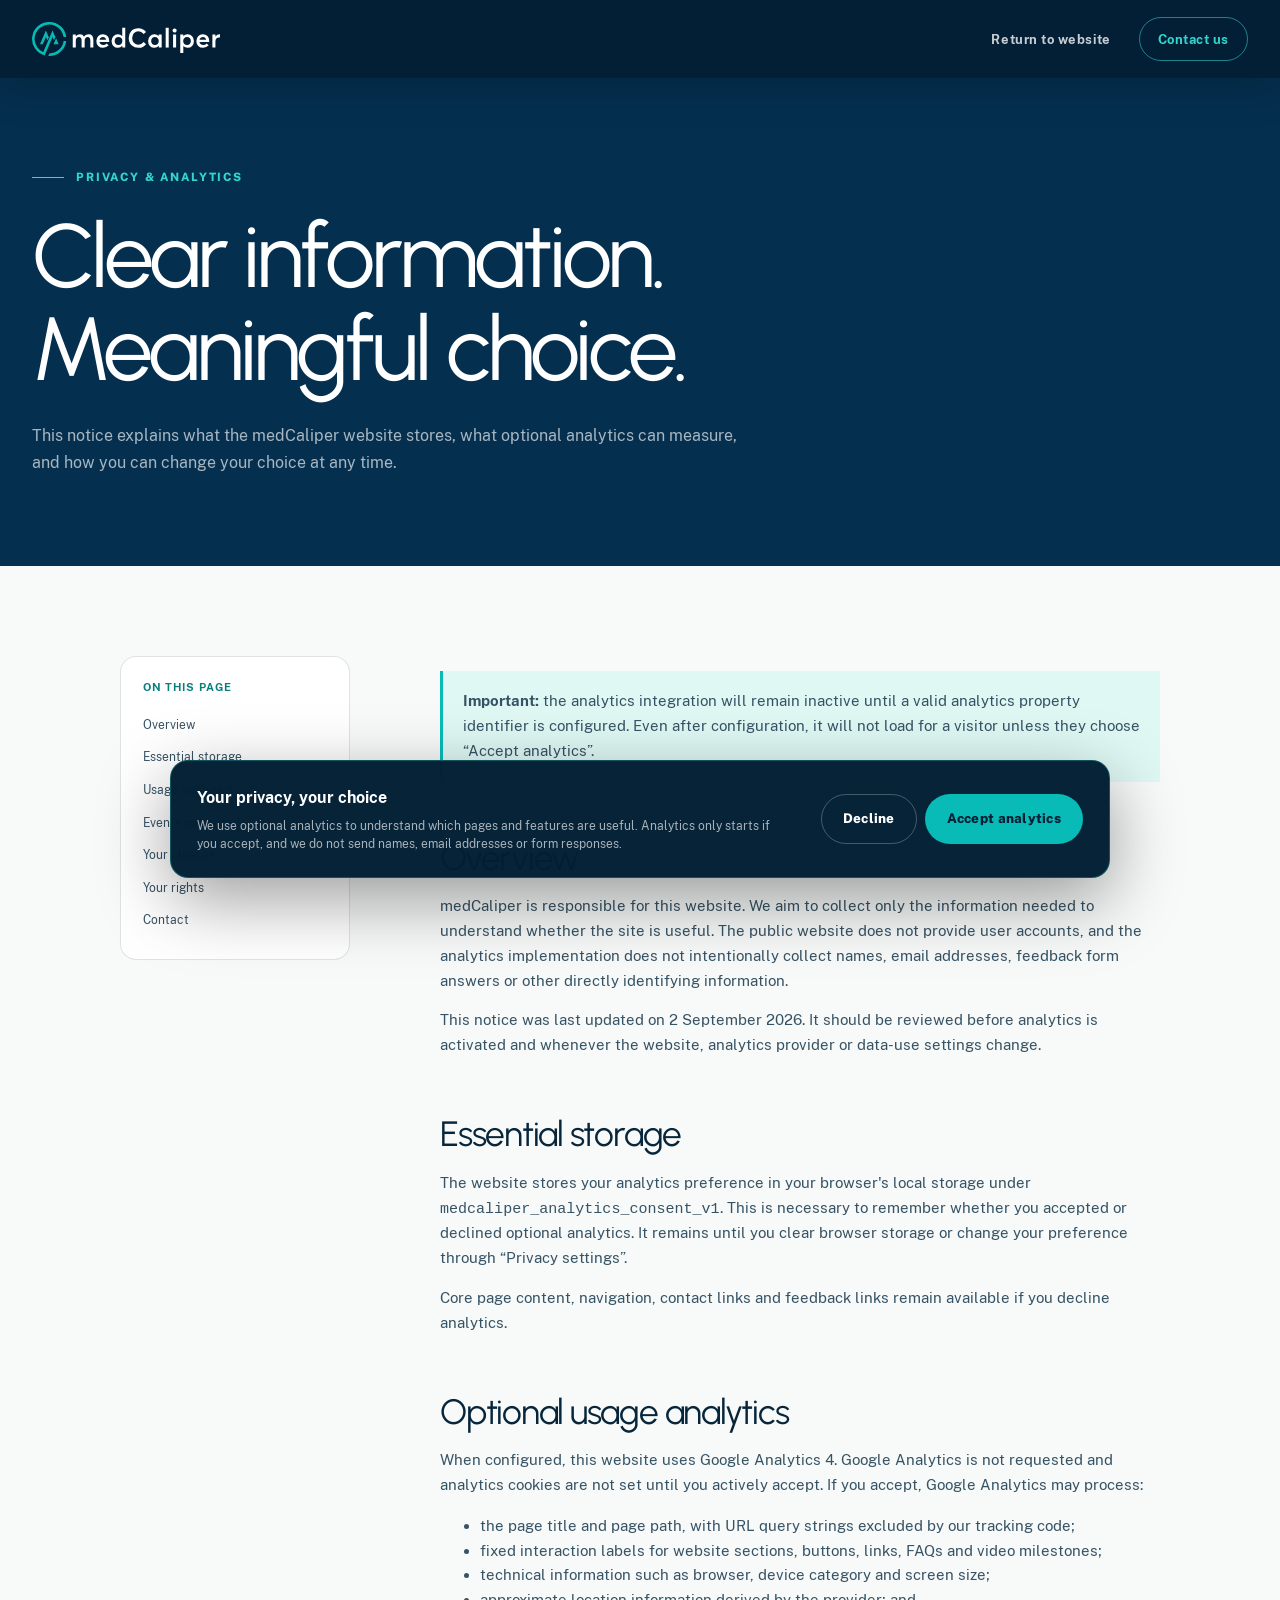
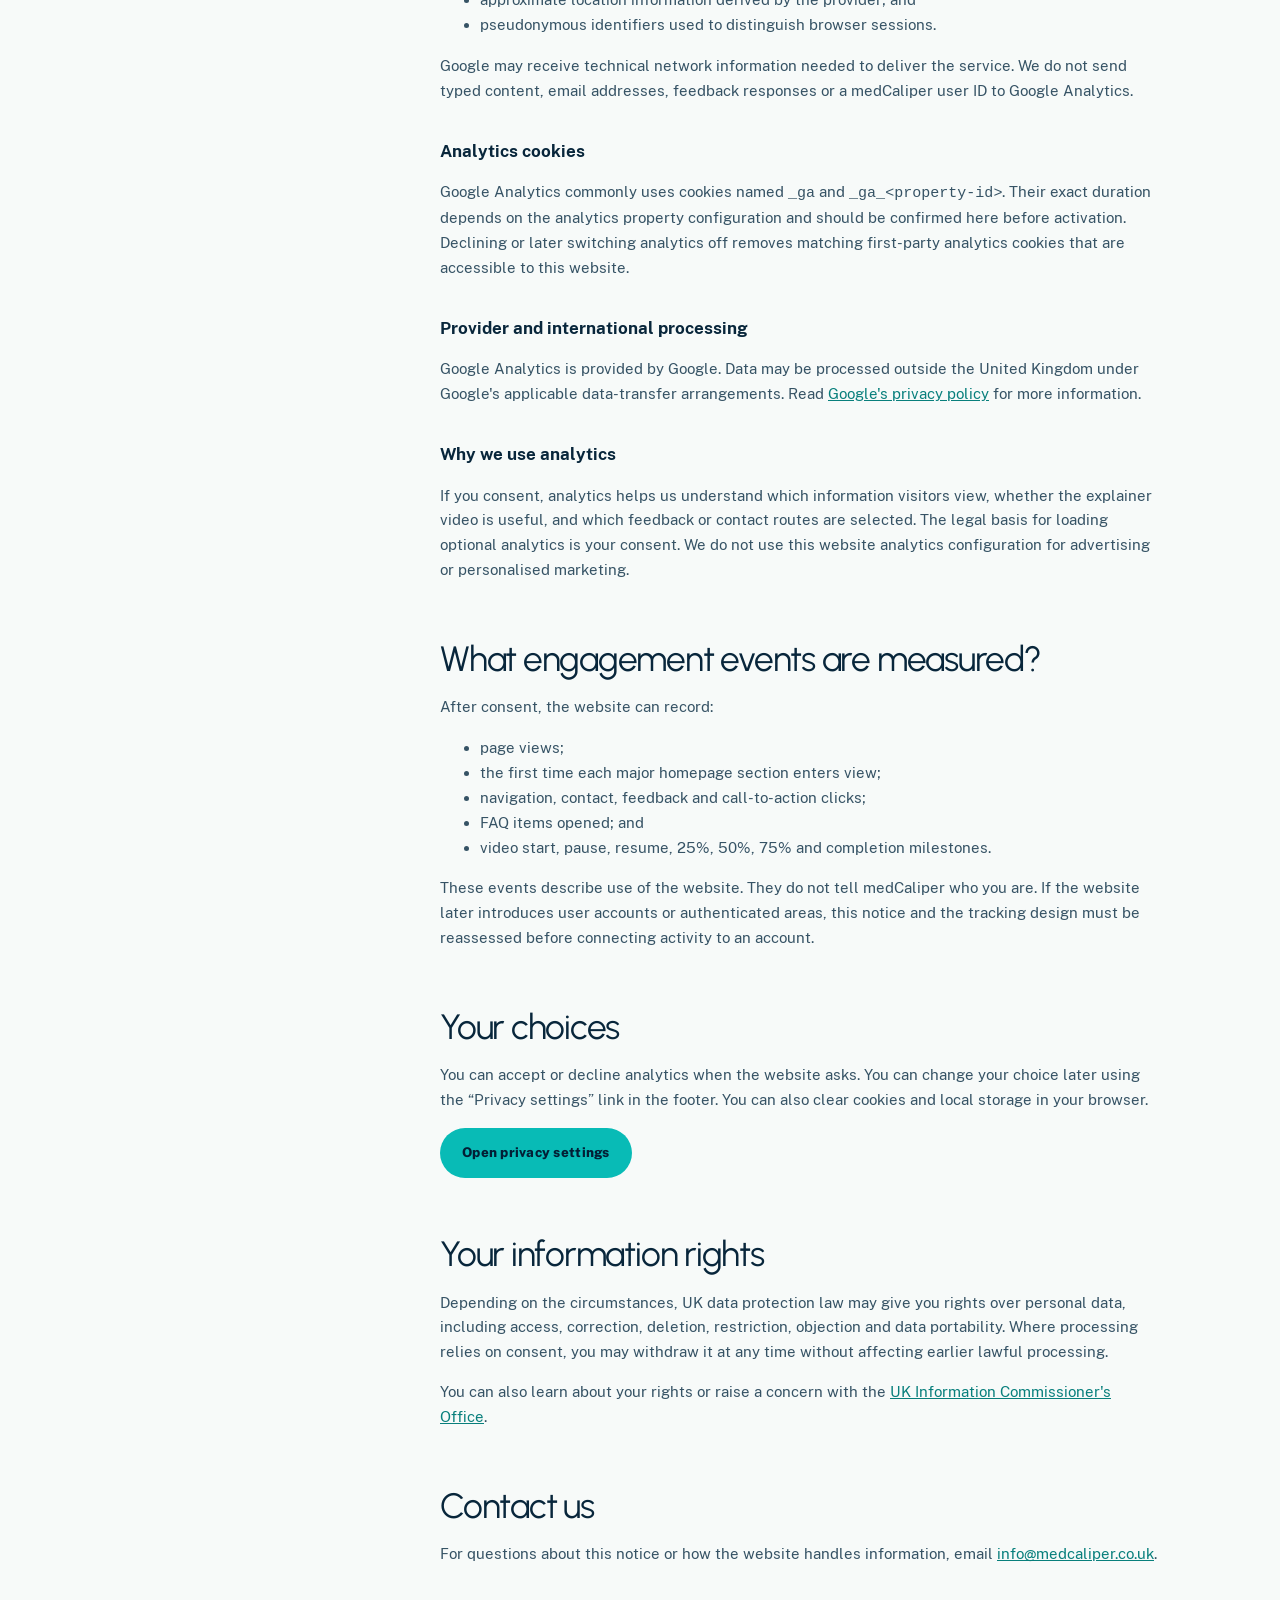
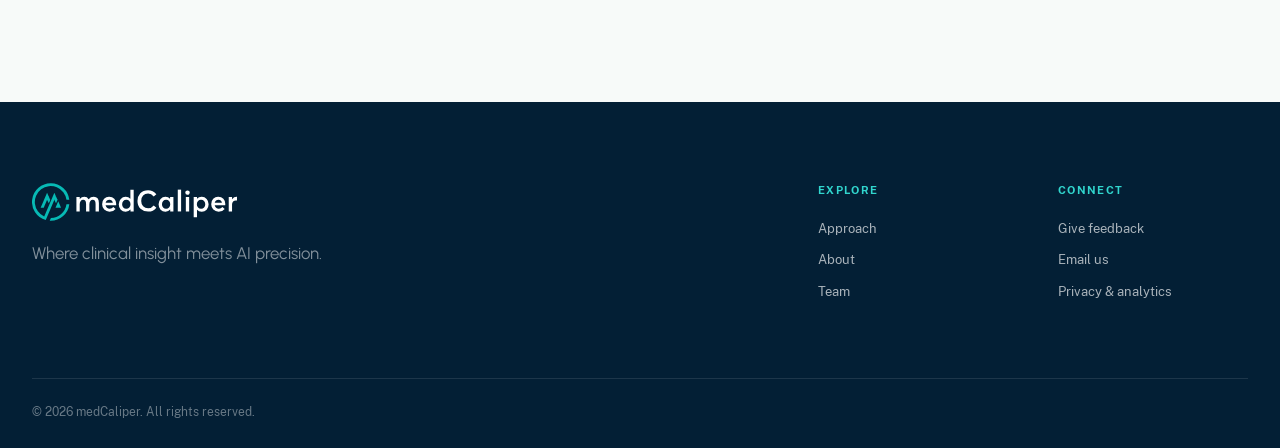
==== privacy.html @ 00a1de79 "Redesign medCaliper site and add consent-aware analytics" ====
<!doctype html>
<html lang="en">
<head>
  <meta charset="utf-8">
  <meta name="viewport" content="width=device-width, initial-scale=1">
  <title>Privacy & analytics | medCaliper</title>
  <meta name="description" content="How the medCaliper website uses essential storage and optional, consent-based usage analytics.">
  <meta name="theme-color" content="#062f4f">
  <meta name="robots" content="index, follow">
  <link rel="canonical" href="https://www.medcaliper.co.uk/privacy.html">
  <link rel="preload" href="fonts/PublicSans-Regular.ttf" as="font" type="font/ttf" crossorigin>
  <link rel="preload" href="fonts/Urbanist-Regular.ttf" as="font" type="font/ttf" crossorigin>
  <link rel="apple-touch-icon" sizes="180x180" href="apple-touch-icon.png">
  <link rel="icon" type="image/png" sizes="32x32" href="favicon-32x32.png">
  <link rel="stylesheet" href="styles.css">
</head>
<body class="privacy-page">
  <a class="skip-link" href="#privacy-content">Skip to privacy information</a>
  <nav class="site-nav scrolled" aria-label="Primary navigation">
    <div class="nav-inner">
      <a class="brand" href="index.html" aria-label="medCaliper home">
        <img src="logo.svg" alt="" width="220" height="40">
      </a>
      <div class="nav-links">
        <a href="index.html">Return to website</a>
        <a class="nav-cta" href="mailto:info@medcaliper.co.uk">Contact us</a>
      </div>
    </div>
  </nav>

  <header class="privacy-hero">
    <div class="page-shell">
      <p class="eyebrow"><span></span> Privacy &amp; analytics</p>
      <h1>Clear information. Meaningful choice.</h1>
      <p>This notice explains what the medCaliper website stores, what optional analytics can measure, and how you can change your choice at any time.</p>
    </div>
  </header>

  <main class="privacy-content" id="privacy-content">
    <div class="page-shell privacy-layout">
      <aside class="privacy-aside" aria-label="On this page">
        <strong>On this page</strong>
        <a href="#overview">Overview</a>
        <a href="#essential">Essential storage</a>
        <a href="#analytics">Usage analytics</a>
        <a href="#events">Events measured</a>
        <a href="#choices">Your choices</a>
        <a href="#rights">Your rights</a>
        <a href="#contact">Contact</a>
      </aside>

      <article class="privacy-copy">
        <p class="notice"><strong>Important:</strong> the analytics integration will remain inactive until a valid analytics property identifier is configured. Even after configuration, it will not load for a visitor unless they choose “Accept analytics”.</p>

        <h2 id="overview">Overview</h2>
        <p>medCaliper is responsible for this website. We aim to collect only the information needed to understand whether the site is useful. The public website does not provide user accounts, and the analytics implementation does not intentionally collect names, email addresses, feedback form answers or other directly identifying information.</p>
        <p>This notice was last updated on 2 September 2026. It should be reviewed before analytics is activated and whenever the website, analytics provider or data-use settings change.</p>

        <h2 id="essential">Essential storage</h2>
        <p>The website stores your analytics preference in your browser's local storage under <code>medcaliper_analytics_consent_v1</code>. This is necessary to remember whether you accepted or declined optional analytics. It remains until you clear browser storage or change your preference through “Privacy settings”.</p>
        <p>Core page content, navigation, contact links and feedback links remain available if you decline analytics.</p>

        <h2 id="analytics">Optional usage analytics</h2>
        <p>When configured, this website uses Google Analytics 4. Google Analytics is not requested and analytics cookies are not set until you actively accept. If you accept, Google Analytics may process:</p>
        <ul>
          <li>the page title and page path, with URL query strings excluded by our tracking code;</li>
          <li>fixed interaction labels for website sections, buttons, links, FAQs and video milestones;</li>
          <li>technical information such as browser, device category and screen size;</li>
          <li>approximate location information derived by the provider; and</li>
          <li>pseudonymous identifiers used to distinguish browser sessions.</li>
        </ul>
        <p>Google may receive technical network information needed to deliver the service. We do not send typed content, email addresses, feedback responses or a medCaliper user ID to Google Analytics.</p>

        <h3>Analytics cookies</h3>
        <p>Google Analytics commonly uses cookies named <code>_ga</code> and <code>_ga_&lt;property-id&gt;</code>. Their exact duration depends on the analytics property configuration and should be confirmed here before activation. Declining or later switching analytics off removes matching first-party analytics cookies that are accessible to this website.</p>

        <h3>Provider and international processing</h3>
        <p>Google Analytics is provided by Google. Data may be processed outside the United Kingdom under Google's applicable data-transfer arrangements. Read <a href="https://policies.google.com/privacy" target="_blank" rel="noopener noreferrer">Google's privacy policy</a> for more information.</p>

        <h3>Why we use analytics</h3>
        <p>If you consent, analytics helps us understand which information visitors view, whether the explainer video is useful, and which feedback or contact routes are selected. The legal basis for loading optional analytics is your consent. We do not use this website analytics configuration for advertising or personalised marketing.</p>

        <h2 id="events">What engagement events are measured?</h2>
        <p>After consent, the website can record:</p>
        <ul>
          <li>page views;</li>
          <li>the first time each major homepage section enters view;</li>
          <li>navigation, contact, feedback and call-to-action clicks;</li>
          <li>FAQ items opened; and</li>
          <li>video start, pause, resume, 25%, 50%, 75% and completion milestones.</li>
        </ul>
        <p>These events describe use of the website. They do not tell medCaliper who you are. If the website later introduces user accounts or authenticated areas, this notice and the tracking design must be reassessed before connecting activity to an account.</p>

        <h2 id="choices">Your choices</h2>
        <p>You can accept or decline analytics when the website asks. You can change your choice later using the “Privacy settings” link in the footer. You can also clear cookies and local storage in your browser.</p>
        <button class="button button-primary" id="privacySettings" type="button">Open privacy settings</button>

        <h2 id="rights">Your information rights</h2>
        <p>Depending on the circumstances, UK data protection law may give you rights over personal data, including access, correction, deletion, restriction, objection and data portability. Where processing relies on consent, you may withdraw it at any time without affecting earlier lawful processing.</p>
        <p>You can also learn about your rights or raise a concern with the <a href="https://ico.org.uk/make-a-complaint/data-protection-complaints/data-protection-complaints/" target="_blank" rel="noopener noreferrer">UK Information Commissioner's Office</a>.</p>

        <h2 id="contact">Contact us</h2>
        <p>For questions about this notice or how the website handles information, email <a href="mailto:info@medcaliper.co.uk">info@medcaliper.co.uk</a>.</p>
      </article>
    </div>
  </main>

  <footer class="site-footer">
    <div class="page-shell footer-grid">
      <div class="footer-brand"><img src="logo.svg" alt="medCaliper" width="220" height="40"><p>Where clinical insight meets AI precision.</p></div>
      <div><h2>Explore</h2><a href="index.html#approach">Approach</a><a href="index.html#about">About</a><a href="index.html#team">Team</a></div>
      <div><h2>Connect</h2><a href="index.html#get-involved">Give feedback</a><a href="mailto:info@medcaliper.co.uk">Email us</a><a href="privacy.html" aria-current="page">Privacy &amp; analytics</a></div>
    </div>
    <div class="page-shell footer-bottom"><p>&copy; <span id="currentYear">2026</span> medCaliper. All rights reserved.</p></div>
  </footer>

  <aside class="consent-banner" id="consentBanner" aria-labelledby="consentTitle" hidden>
    <div>
      <h2 id="consentTitle">Your privacy, your choice</h2>
      <p>We use optional analytics to understand which pages and features are useful. Analytics only starts if you accept, and we do not send names, email addresses or form responses.</p>
    </div>
    <div class="consent-actions">
      <button class="button button-quiet" id="declineAnalytics" type="button">Decline</button>
      <button class="button button-primary" id="acceptAnalytics" type="button">Accept analytics</button>
    </div>
  </aside>

  <dialog class="privacy-dialog" id="privacyDialog" aria-labelledby="privacyDialogTitle">
    <form method="dialog">
      <button class="dialog-close" value="cancel" aria-label="Close privacy settings">×</button>
      <p class="eyebrow eyebrow-dark"><span></span> Privacy settings</p>
      <h2 id="privacyDialogTitle">Choose how this site uses analytics</h2>
      <div class="preference-row">
        <div><strong>Essential storage</strong><p>Used to remember your privacy choice and keep the website working.</p></div>
        <span>Always on</span>
      </div>
      <div class="preference-row">
        <div><strong>Usage analytics</strong><p>Measures page views, section engagement, video progress and link clicks. It is never loaded before you accept.</p></div>
        <label class="switch"><input id="analyticsPreference" type="checkbox"><span></span><span class="sr-only">Allow usage analytics</span></label>
      </div>
      <button class="button button-primary preference-save" id="savePrivacyPreferences" value="default" type="button">Save preferences</button>
    </form>
  </dialog>

  <script src="analytics.js" defer></script>
  <script src="main.js" defer></script>
</body>
</html>
---- styles.css ----
@font-face {
  font-family: "Public Sans";
  src: url("fonts/PublicSans-Regular.ttf") format("truetype");
  font-style: normal;
  font-weight: 400;
  font-display: swap;
}

@font-face {
  font-family: "Public Sans";
  src: url("fonts/PublicSans-SemiBold.ttf") format("truetype");
  font-style: normal;
  font-weight: 600;
  font-display: swap;
}

@font-face {
  font-family: "Public Sans";
  src: url("fonts/PublicSans-Bold.ttf") format("truetype");
  font-style: normal;
  font-weight: 700;
  font-display: swap;
}

@font-face {
  font-family: "Public Sans";
  src: url("fonts/PublicSans-ExtraBold.ttf") format("truetype");
  font-style: normal;
  font-weight: 800;
  font-display: swap;
}

@font-face {
  font-family: "Urbanist";
  src: url("fonts/Urbanist-Regular.ttf") format("truetype");
  font-style: normal;
  font-weight: 400;
  font-display: swap;
}

@font-face {
  font-family: "Urbanist";
  src: url("fonts/Urbanist-Italic.ttf") format("truetype");
  font-style: italic;
  font-weight: 400;
  font-display: swap;
}

@font-face {
  font-family: "Urbanist";
  src: url("fonts/Urbanist-SemiBold.ttf") format("truetype");
  font-style: normal;
  font-weight: 600;
  font-display: swap;
}

@font-face {
  font-family: "Urbanist";
  src: url("fonts/Urbanist-Bold.ttf") format("truetype");
  font-style: normal;
  font-weight: 700;
  font-display: swap;
}

@font-face {
  font-family: "Urbanist";
  src: url("fonts/Urbanist-ExtraBold.ttf") format("truetype");
  font-style: normal;
  font-weight: 800;
  font-display: swap;
}

:root {
  --ink: #08263b;
  --ink-soft: #365365;
  --navy: #052f4f;
  --navy-deep: #031f35;
  --navy-light: #0a486d;
  --teal: #08bbb6;
  --teal-bright: #31d6ce;
  --mint: #dff8f4;
  --sky: #eaf5f8;
  --paper: #f7faf9;
  --white: #ffffff;
  --line: rgba(8, 38, 59, 0.13);
  --line-dark: rgba(255, 255, 255, 0.15);
  --shadow: 0 24px 70px rgba(3, 31, 53, 0.14);
  --radius-sm: 12px;
  --radius-md: 22px;
  --radius-lg: 36px;
  --shell: 1240px;
  --nav-height: 78px;
  --ease: cubic-bezier(.2, .75, .25, 1);
}

* {
  box-sizing: border-box;
}

html {
  scroll-behavior: smooth;
  scroll-padding-top: calc(var(--nav-height) + 24px);
}

body {
  margin: 0;
  background: var(--navy-deep);
  color: var(--ink);
  font-family: "Public Sans", "Segoe UI", Arial, sans-serif;
  font-size: 16px;
  line-height: 1.65;
  text-rendering: optimizeLegibility;
  -webkit-font-smoothing: antialiased;
}

body.menu-open {
  overflow: hidden;
}

img,
video,
svg {
  display: block;
  max-width: 100%;
}

a {
  color: inherit;
}

button,
input {
  font: inherit;
}

button,
summary,
a {
  -webkit-tap-highlight-color: transparent;
}

:focus-visible {
  outline: 3px solid var(--teal-bright);
  outline-offset: 4px;
}

::selection {
  background: var(--teal);
  color: var(--navy-deep);
}

[hidden] {
  display: none !important;
}

.sr-only {
  position: absolute;
  width: 1px;
  height: 1px;
  padding: 0;
  margin: -1px;
  overflow: hidden;
  clip: rect(0, 0, 0, 0);
  white-space: nowrap;
  border: 0;
}

.skip-link {
  position: fixed;
  z-index: 3000;
  top: 12px;
  left: 12px;
  padding: 12px 18px;
  border-radius: 8px;
  background: var(--white);
  color: var(--navy);
  font-weight: 750;
  transform: translateY(-150%);
  transition: transform .2s ease;
}

.skip-link:focus {
  transform: translateY(0);
}

.page-shell {
  width: min(calc(100% - 64px), var(--shell));
  margin-inline: auto;
}

.scroll-progress {
  position: fixed;
  z-index: 2100;
  inset: 0 0 auto;
  height: 3px;
  pointer-events: none;
}

.scroll-progress span {
  display: block;
  width: 0;
  height: 100%;
  background: linear-gradient(90deg, var(--teal), var(--teal-bright));
}

/* Navigation */
.site-nav {
  position: fixed;
  z-index: 2000;
  inset: 0 0 auto;
  height: var(--nav-height);
  color: var(--white);
  transition: background .35s ease, box-shadow .35s ease, height .35s ease;
}

.site-nav.scrolled,
.site-nav.menu-active {
  background: rgba(3, 31, 53, .93);
  box-shadow: 0 10px 40px rgba(0, 0, 0, .18);
  backdrop-filter: blur(16px);
  -webkit-backdrop-filter: blur(16px);
}

.nav-inner {
  width: min(calc(100% - 64px), 1360px);
  height: 100%;
  margin-inline: auto;
  display: flex;
  align-items: center;
  justify-content: space-between;
  gap: 32px;
}

.brand {
  display: block;
  width: 188px;
  flex: 0 0 auto;
  opacity: 0;
  pointer-events: none;
  transform: translateY(-8px) scale(.94);
  transform-origin: left center;
  transition: opacity .35s ease, transform .45s var(--ease);
}

.site-nav.scrolled .brand,
.site-nav.menu-active .brand,
.privacy-page .site-nav .brand {
  opacity: 1;
  pointer-events: auto;
  transform: translateY(0) scale(1);
}

.brand img {
  width: 100%;
  height: auto;
}

.nav-links {
  display: flex;
  align-items: center;
  gap: 6px;
}

.nav-links a {
  position: relative;
  padding: 10px 14px;
  color: rgba(255, 255, 255, .78);
  text-decoration: none;
  font-size: .84rem;
  font-weight: 700;
  letter-spacing: .04em;
  transition: color .25s ease;
}

.nav-links a::after {
  content: "";
  position: absolute;
  inset: auto 14px 4px;
  height: 1px;
  background: var(--teal);
  transform: scaleX(0);
  transform-origin: left;
  transition: transform .25s var(--ease);
}

.nav-links a:hover,
.nav-links a.active {
  color: var(--white);
}

.nav-links a:hover::after,
.nav-links a.active::after {
  transform: scaleX(1);
}

.nav-links .nav-cta {
  margin-left: 8px;
  padding: 10px 18px;
  border: 1px solid rgba(49, 214, 206, .55);
  border-radius: 999px;
  color: var(--teal-bright);
}

.nav-links .nav-cta::after {
  display: none;
}

.nav-links .nav-cta:hover {
  background: var(--teal);
  border-color: var(--teal);
  color: var(--navy-deep);
}

.menu-toggle {
  display: none;
  width: 46px;
  height: 46px;
  padding: 11px 9px;
  border: 0;
  background: transparent;
  cursor: pointer;
}

.menu-toggle span {
  display: block;
  width: 26px;
  height: 2px;
  margin: 5px auto;
  border-radius: 2px;
  background: var(--teal-bright);
  transition: transform .25s ease, opacity .25s ease;
}

.menu-toggle[aria-expanded="true"] span:nth-child(1) {
  transform: translateY(7px) rotate(45deg);
}

.menu-toggle[aria-expanded="true"] span:nth-child(2) {
  opacity: 0;
}

.menu-toggle[aria-expanded="true"] span:nth-child(3) {
  transform: translateY(-7px) rotate(-45deg);
}

/* Hero */
.hero {
  position: relative;
  min-height: 860px;
  height: 100svh;
  display: grid;
  align-items: center;
  overflow: hidden;
  isolation: isolate;
  background: var(--navy-deep);
  color: var(--white);
}

.hero-media {
  position: absolute;
  z-index: -2;
  inset: 0;
  background:
    linear-gradient(90deg, rgba(3, 31, 53, .98) 0%, rgba(3, 31, 53, .89) 44%, rgba(3, 31, 53, .55) 78%, rgba(3, 31, 53, .72) 100%),
    linear-gradient(0deg, rgba(3, 31, 53, .78) 0%, transparent 35%),
    url("hero-brain.webp") center / cover no-repeat;
  transform: scale(1.025);
}

.hero::before {
  content: "";
  position: absolute;
  z-index: -1;
  width: 680px;
  height: 680px;
  right: -240px;
  top: -230px;
  border: 1px solid rgba(49, 214, 206, .14);
  border-radius: 50%;
  box-shadow: 0 0 0 90px rgba(49, 214, 206, .025), 0 0 0 180px rgba(49, 214, 206, .02);
}

.hero::after {
  content: "";
  position: absolute;
  z-index: -1;
  inset: auto 0 0;
  height: 1px;
  background: linear-gradient(90deg, transparent, rgba(49, 214, 206, .6), transparent);
}

.hero-grid {
  display: grid;
  grid-template-columns: minmax(0, 1.08fr) minmax(380px, .92fr);
  align-items: center;
  gap: clamp(54px, 8vw, 120px);
  padding-top: var(--nav-height);
}

.hero-brand {
  width: clamp(320px, 31vw, 470px);
  max-width: 100%;
  margin: 0 0 42px;
  opacity: 1;
  transform: translateY(0) scale(1);
  transform-origin: left center;
  will-change: opacity, transform;
}

.hero-brand img {
  width: 100%;
  height: auto;
}

.hero-brand[style*="opacity: 0"] {
  pointer-events: none;
}

.eyebrow {
  display: flex;
  align-items: center;
  gap: 12px;
  margin: 0 0 24px;
  color: var(--teal-bright);
  font-size: .72rem;
  font-weight: 800;
  letter-spacing: .16em;
  line-height: 1.3;
  text-transform: uppercase;
}

.eyebrow > span {
  width: 32px;
  height: 1px;
  background: currentColor;
}

.eyebrow-dark {
  color: #087f7c;
}

.hero h1,
.section-heading h2,
.story-copy h2,
.contact-inner h2,
.privacy-hero h1,
.privacy-content h2 {
  margin: 0;
  font-family: "Urbanist", "Avenir Next", sans-serif;
  font-weight: 400;
  letter-spacing: -.045em;
  line-height: 1.04;
}

.hero h1 {
  max-width: 780px;
  font-size: clamp(3.5rem, 6vw, 6.5rem);
}

.hero h1 em {
  color: var(--teal-bright);
  font-weight: 400;
}

.hero-intro {
  max-width: 650px;
  margin: 32px 0 0;
  color: rgba(255, 255, 255, .76);
  font-size: clamp(1.03rem, 1.35vw, 1.24rem);
  line-height: 1.7;
}

.hero-actions {
  display: flex;
  flex-wrap: wrap;
  gap: 14px;
  margin-top: 38px;
}

.button {
  display: inline-flex;
  min-height: 50px;
  align-items: center;
  justify-content: center;
  gap: 20px;
  padding: 12px 21px;
  border: 1px solid transparent;
  border-radius: 999px;
  text-decoration: none;
  font-size: .84rem;
  font-weight: 800;
  letter-spacing: .02em;
  line-height: 1.3;
  cursor: pointer;
  transition: transform .25s var(--ease), background .25s ease, border-color .25s ease, color .25s ease;
}

.button:hover {
  transform: translateY(-2px);
}

.button-primary {
  background: var(--teal);
  color: var(--navy-deep);
}

.button-primary:hover {
  background: var(--teal-bright);
}

.button-secondary {
  border-color: rgba(255, 255, 255, .35);
  color: var(--white);
}

.button-secondary:hover {
  border-color: var(--white);
  background: rgba(255, 255, 255, .08);
}

.button-quiet {
  border-color: var(--line);
  background: transparent;
  color: var(--ink);
}

.button-large {
  min-height: 58px;
  padding-inline: 28px;
}

.hero-note {
  margin: 20px 0 0;
  color: rgba(255, 255, 255, .5);
  font-size: .78rem;
  font-weight: 600;
}

.hero-scroll {
  position: absolute;
  bottom: 28px;
  left: 50%;
  display: flex;
  align-items: center;
  gap: 12px;
  color: rgba(255, 255, 255, .55);
  font-size: .66rem;
  font-weight: 700;
  letter-spacing: .14em;
  text-decoration: none;
  text-transform: uppercase;
  transform: translateX(-50%);
}

.hero-scroll span {
  position: relative;
  width: 20px;
  height: 32px;
  border: 1px solid rgba(255, 255, 255, .35);
  border-radius: 999px;
}

.hero-scroll span::after {
  content: "";
  position: absolute;
  top: 7px;
  left: 50%;
  width: 3px;
  height: 6px;
  border-radius: 2px;
  background: var(--teal);
  transform: translateX(-50%);
  animation: scroll-dot 2s ease infinite;
}

@keyframes scroll-dot {
  0% { opacity: 0; transform: translate(-50%, 0); }
  25% { opacity: 1; }
  75% { opacity: 1; }
  100% { opacity: 0; transform: translate(-50%, 10px); }
}

/* Interactive imaging panel */
.insight-panel {
  width: 100%;
  max-width: 490px;
  justify-self: end;
  padding: 17px;
  border: 1px solid rgba(49, 214, 206, .22);
  border-radius: 28px;
  background: rgba(3, 31, 53, .58);
  box-shadow: 0 35px 80px rgba(0, 0, 0, .3);
  backdrop-filter: blur(15px);
  -webkit-backdrop-filter: blur(15px);
  transition: transform .25s ease-out;
  transform-style: preserve-3d;
}

.panel-topline {
  display: flex;
  align-items: center;
  justify-content: space-between;
  padding: 2px 3px 14px;
  color: rgba(255, 255, 255, .7);
  font-size: .66rem;
  font-weight: 750;
  letter-spacing: .1em;
  text-transform: uppercase;
}

.live-indicator {
  display: flex;
  align-items: center;
  gap: 8px;
}

.live-indicator i {
  width: 7px;
  height: 7px;
  border-radius: 50%;
  background: var(--teal);
  box-shadow: 0 0 0 5px rgba(8, 187, 182, .13);
  animation: pulse 2s ease infinite;
}

@keyframes pulse {
  50% { box-shadow: 0 0 0 9px rgba(8, 187, 182, 0); }
}

.scan-window {
  position: relative;
  aspect-ratio: 1.16;
  overflow: hidden;
  border-radius: 18px;
  background: #041c2e;
}

.scan-image {
  position: absolute;
  inset: 0;
  background:
    linear-gradient(90deg, rgba(3, 31, 53, .15), transparent, rgba(3, 31, 53, .35)),
    url("hero-brain.webp") 63% center / auto 145% no-repeat;
  filter: saturate(.7) contrast(1.08);
}

.scan-window::after {
  content: "";
  position: absolute;
  inset: 0;
  background-image:
    linear-gradient(rgba(49, 214, 206, .055) 1px, transparent 1px),
    linear-gradient(90deg, rgba(49, 214, 206, .055) 1px, transparent 1px);
  background-size: 34px 34px;
}

.scan-line {
  position: absolute;
  z-index: 2;
  inset: 0 0 auto;
  height: 2px;
  background: linear-gradient(90deg, transparent, var(--teal-bright), transparent);
  box-shadow: 0 0 22px var(--teal);
  animation: scan 5s ease-in-out infinite;
}

@keyframes scan {
  0%, 100% { top: 8%; opacity: .2; }
  50% { top: 88%; opacity: .9; }
}

.target-ring {
  position: absolute;
  z-index: 3;
  width: 48px;
  aspect-ratio: 1;
  border: 1px solid var(--teal-bright);
  border-radius: 50%;
  box-shadow: 0 0 0 7px rgba(49, 214, 206, .09);
}

.target-ring::before,
.target-ring::after {
  content: "";
  position: absolute;
  background: var(--teal-bright);
}

.target-ring::before {
  width: 10px;
  height: 1px;
  top: 50%;
  left: -6px;
}

.target-ring::after {
  width: 1px;
  height: 10px;
  top: -6px;
  left: 50%;
}

.target-ring-one { top: 32%; left: 55%; }
.target-ring-two { width: 27px; bottom: 23%; left: 32%; opacity: .72; }

.scan-label {
  position: absolute;
  z-index: 4;
  right: 12px;
  bottom: 12px;
  padding: 7px 10px;
  border: 1px solid rgba(49, 214, 206, .3);
  border-radius: 999px;
  background: rgba(3, 31, 53, .76);
  color: var(--teal-bright);
  font-size: .62rem;
  font-weight: 800;
  letter-spacing: .08em;
  text-transform: uppercase;
}

.signal-row {
  display: grid;
  grid-template-columns: repeat(3, 1fr);
  gap: 8px;
  margin-top: 14px;
}

.signal-row div {
  min-height: 74px;
  padding: 11px;
  border-radius: 12px;
  background: rgba(255, 255, 255, .055);
}

.signal-row small {
  display: block;
  color: var(--teal);
  font-size: .58rem;
  font-weight: 800;
}

.signal-row span {
  display: block;
  margin-top: 6px;
  color: rgba(255, 255, 255, .82);
  font-size: .68rem;
  font-weight: 700;
  line-height: 1.35;
}

/* Shared sections */
.section {
  position: relative;
  padding: 125px 0;
}

.section-light {
  background: var(--paper);
}

.section-heading {
  max-width: 750px;
  margin-bottom: 66px;
}

.section-heading h2,
.story-copy h2 {
  color: var(--ink);
  font-size: clamp(2.7rem, 5vw, 5rem);
}

.section-heading > p:last-child {
  max-width: 650px;
  margin: 25px 0 0;
  color: var(--ink-soft);
  font-size: 1.08rem;
}

.section-heading-light h2,
.section-heading-light > p:last-child {
  color: var(--white);
}

.section-heading-light > p:last-child {
  color: rgba(255, 255, 255, .68);
}

.support-strip {
  position: relative;
  z-index: 2;
  overflow: hidden;
  border-top: 1px solid rgba(49, 214, 206, .16);
  border-bottom: 1px solid rgba(49, 214, 206, .16);
  background: var(--navy);
  color: var(--white);
}

.support-inner {
  min-height: 188px;
  display: grid;
  grid-template-columns: 180px minmax(0, 1fr);
  align-items: center;
  gap: 34px;
}

.support-inner > p {
  margin: 0;
  color: var(--teal-bright);
  font-size: .66rem;
  font-weight: 800;
  letter-spacing: .14em;
  line-height: 1.55;
  text-transform: uppercase;
}

.support-logos {
  display: grid;
  grid-template-columns: 1.25fr .65fr 1.08fr 1.3fr;
  align-items: center;
}

.support-logo {
  min-width: 0;
  min-height: 116px;
  display: flex;
  align-items: center;
  justify-content: center;
  padding: 18px 22px;
  border-left: 1px solid rgba(255, 255, 255, .13);
  text-decoration: none;
  transition: background .25s ease, opacity .25s ease, transform .25s var(--ease);
}

.support-logo:hover,
.support-logo:focus-visible {
  background: rgba(255, 255, 255, .045);
  transform: translateY(-2px);
}

.support-logo img {
  width: auto;
  max-width: 100%;
  max-height: 86px;
  object-fit: contain;
}

.support-logo-lihe img {
  width: min(100%, 275px);
  max-height: 70px;
}

.support-logo-kcl img {
  max-height: 86px;
}

.support-logo-innovate img {
  width: min(100%, 220px);
  max-height: 82px;
  padding: 8px 12px;
  border-radius: 7px;
  background: var(--white);
}

.support-logo-crh img {
  width: min(100%, 255px);
  max-height: 90px;
}

/* Approach */
.approach-grid {
  display: grid;
  grid-template-columns: repeat(3, 1fr);
  gap: 20px;
}

.approach-card {
  position: relative;
  min-height: 380px;
  padding: 34px;
  overflow: hidden;
  border: 1px solid var(--line);
  border-radius: var(--radius-md);
  background: var(--white);
  box-shadow: 0 8px 30px rgba(3, 31, 53, .04);
  transition: transform .35s var(--ease), box-shadow .35s ease, background .35s ease, color .35s ease;
}

.approach-card::after {
  content: "";
  position: absolute;
  width: 210px;
  height: 210px;
  right: -125px;
  bottom: -130px;
  border: 1px solid rgba(8, 187, 182, .2);
  border-radius: 50%;
  box-shadow: 0 0 0 32px rgba(8, 187, 182, .04);
  transition: transform .5s var(--ease);
}

.approach-card:hover,
.approach-card:focus-visible {
  transform: translateY(-9px);
  background: var(--navy);
  color: var(--white);
  box-shadow: var(--shadow);
}

.approach-card:hover::after,
.approach-card:focus-visible::after {
  transform: scale(1.35);
}

.card-number {
  color: #6b858f;
  font-size: .64rem;
  font-weight: 800;
  letter-spacing: .12em;
}

.card-icon {
  width: 58px;
  margin: 55px 0 30px;
  color: var(--teal);
}

.card-icon svg {
  fill: none;
  stroke: currentColor;
  stroke-width: 1.7;
  stroke-linecap: round;
  stroke-linejoin: round;
}

.approach-card h3 {
  margin: 0;
  font-size: 1.28rem;
  line-height: 1.25;
}

.approach-card p {
  margin: 16px 0 0;
  color: var(--ink-soft);
  font-size: .91rem;
}

.approach-card:hover p,
.approach-card:focus-visible p {
  color: rgba(255, 255, 255, .68);
}

/* Story */
.story-section {
  overflow: hidden;
  background: var(--navy);
  color: var(--white);
}

.story-section::before {
  content: "";
  position: absolute;
  width: 600px;
  height: 600px;
  right: -300px;
  bottom: -300px;
  border: 1px solid rgba(49, 214, 206, .14);
  border-radius: 50%;
  box-shadow: 0 0 0 75px rgba(49, 214, 206, .025), 0 0 0 150px rgba(49, 214, 206, .018);
}

.story-grid {
  display: grid;
  grid-template-columns: minmax(0, .9fr) minmax(0, 1.1fr);
  align-items: center;
  gap: clamp(60px, 9vw, 135px);
}

.story-visual {
  position: relative;
}

.story-visual img {
  width: 100%;
  aspect-ratio: .92;
  border-radius: 180px 180px 24px 24px;
  object-fit: cover;
  filter: saturate(.75) contrast(1.06);
}

.story-caption {
  position: absolute;
  right: -30px;
  bottom: 36px;
  width: min(270px, 62%);
  padding: 22px 24px;
  border-left: 3px solid var(--teal);
  background: rgba(3, 31, 53, .9);
  box-shadow: var(--shadow);
  backdrop-filter: blur(12px);
}

.story-caption span {
  display: block;
  margin-bottom: 7px;
  color: var(--teal-bright);
  font-size: .62rem;
  font-weight: 800;
  letter-spacing: .12em;
  text-transform: uppercase;
}

.story-caption strong {
  display: block;
  font-family: "Urbanist", "Avenir Next", sans-serif;
  font-size: 1.25rem;
  font-weight: 400;
  line-height: 1.28;
}

.story-copy h2 {
  color: var(--white);
}

.story-copy > p {
  color: rgba(255, 255, 255, .64);
}

.story-copy .lead {
  margin-top: 28px;
  color: rgba(255, 255, 255, .88);
  font-size: 1.12rem;
}

.principles {
  margin-top: 36px;
  border-top: 1px solid var(--line-dark);
}

.principles > div {
  display: grid;
  grid-template-columns: 120px 1fr;
  gap: 22px;
  padding: 18px 0;
  border-bottom: 1px solid var(--line-dark);
}

.principles span {
  color: var(--teal-bright);
  font-size: .72rem;
  font-weight: 800;
  letter-spacing: .08em;
  text-transform: uppercase;
}

.principles p {
  margin: 0;
  color: rgba(255, 255, 255, .67);
  font-size: .88rem;
}

/* Video */
.video-section {
  overflow: hidden;
  background: #061f32;
  color: var(--white);
}

.video-frame {
  position: relative;
  max-width: 1080px;
  margin-inline: auto;
  padding: 9px;
  border: 1px solid rgba(49, 214, 206, .23);
  border-radius: 24px;
  background: rgba(255, 255, 255, .05);
  box-shadow: 0 40px 100px rgba(0, 0, 0, .35);
}

.video-frame video {
  width: 100%;
  aspect-ratio: 16 / 9;
  border-radius: 16px;
  background: #000;
}

.video-accent {
  position: absolute;
  z-index: -1;
  width: 280px;
  height: 280px;
  right: -90px;
  bottom: -80px;
  border: 1px solid rgba(49, 214, 206, .15);
  border-radius: 50%;
  box-shadow: 0 0 0 45px rgba(49, 214, 206, .025);
}

/* Team */
.team-grid {
  display: grid;
  grid-template-columns: repeat(4, minmax(0, 1fr));
  gap: 20px;
}

.team-card {
  display: flex;
  flex-direction: column;
  padding: 30px 22px 32px;
  border: 1px solid var(--line);
  border-radius: var(--radius-md);
  background: var(--white);
  transition: transform .35s var(--ease), box-shadow .35s ease;
}

.team-card:hover {
  transform: translateY(-8px);
  box-shadow: var(--shadow);
}

.team-photo-wrap {
  --portrait-scale: 1;
  --portrait-hover-scale: 1.035;
  position: relative;
  isolation: isolate;
  width: min(82%, 190px);
  aspect-ratio: 1;
  margin: 8px auto 0;
  padding: 8px;
  border: 1px solid rgba(8, 187, 182, .34);
  border-radius: 50%;
  background: linear-gradient(145deg, var(--white), var(--sky));
  box-shadow:
    0 0 0 7px rgba(8, 187, 182, .08),
    0 18px 38px rgba(3, 31, 53, .15);
}

.team-photo-wrap::before {
  content: "";
  position: absolute;
  z-index: -1;
  inset: -8px;
  border: 1px solid rgba(8, 187, 182, .2);
  border-radius: 50%;
  pointer-events: none;
}

.team-photo-wrap::after {
  content: "";
  position: absolute;
  inset: 8px;
  border-radius: 50%;
  background: linear-gradient(145deg, transparent 55%, rgba(3, 31, 53, .12));
  pointer-events: none;
}

.team-photo-wrap img {
  width: 100%;
  height: 100%;
  border-radius: 50%;
  background: var(--white);
  object-fit: cover;
  object-position: center;
  filter: saturate(.9);
  transform: scale(var(--portrait-scale));
  transition: transform .6s var(--ease), filter .35s ease;
}

.team-photo-navodini {
  --portrait-scale: 1.02;
  --portrait-hover-scale: 1.055;
}

.team-photo-theodore {
  --portrait-scale: 1;
  --portrait-hover-scale: 1.035;
}

.team-photo-tom {
  --portrait-scale: 1.02;
  --portrait-hover-scale: 1.055;
}

.team-photo-jonathan {
  --portrait-scale: 1.03;
  --portrait-hover-scale: 1.065;
}

.team-photo-theodore img {
  object-position: center 18%;
}

.team-photo-jonathan img {
  object-position: center 12%;
}

.team-card:hover .team-photo-wrap img {
  transform: scale(var(--portrait-hover-scale));
  filter: saturate(1);
}

.team-meta {
  min-height: 52px;
  display: flex;
  flex-direction: column;
  align-items: flex-start;
  justify-content: flex-start;
  gap: 5px;
  margin: 28px 2px 0;
}

.team-meta p,
.team-meta span {
  margin: 0;
  font-size: .58rem;
  font-weight: 800;
  letter-spacing: .08em;
  line-height: 1.3;
  text-transform: uppercase;
}

.team-meta p {
  color: #087f7c;
  font-size: .68rem;
  letter-spacing: .065em;
}

.team-meta span {
  color: #8799a2;
  text-align: left;
}

.team-card h3 {
  min-height: 3.2rem;
  margin: 13px 2px 0;
  font-family: "Urbanist", "Avenir Next", sans-serif;
  font-size: 1.4rem;
  font-weight: 400;
  letter-spacing: -.02em;
  line-height: 1.15;
}

.team-card > p {
  margin: 11px 2px 0;
  color: var(--ink-soft);
  font-size: .82rem;
  line-height: 1.65;
}

/* Involvement */
.involvement-section {
  background:
    radial-gradient(circle at 80% 10%, rgba(49, 214, 206, .09), transparent 30%),
    var(--navy);
  color: var(--white);
}

.audience-grid {
  display: grid;
  grid-template-columns: repeat(2, 1fr);
  gap: 20px;
}

.audience-card {
  min-height: 335px;
  display: flex;
  flex-direction: column;
  align-items: flex-start;
  padding: clamp(30px, 4vw, 52px);
  border: 1px solid var(--line-dark);
  border-radius: var(--radius-md);
  background: rgba(255, 255, 255, .045);
  transition: transform .35s var(--ease), background .35s ease;
}

.audience-card:hover {
  transform: translateY(-7px);
  background: rgba(255, 255, 255, .075);
}

.audience-card-accent {
  background: var(--mint);
  color: var(--ink);
}

.audience-card-accent:hover {
  background: #eafcf9;
}

.audience-tag {
  display: inline-flex;
  padding: 8px 12px;
  border: 1px solid rgba(49, 214, 206, .32);
  border-radius: 999px;
  color: var(--teal-bright);
  font-size: .62rem;
  font-weight: 800;
  letter-spacing: .09em;
  text-transform: uppercase;
}

.audience-card-accent .audience-tag {
  border-color: rgba(8, 38, 59, .16);
  color: #087f7c;
}

.audience-card h3 {
  max-width: 500px;
  margin: 30px 0 0;
  font-family: "Urbanist", "Avenir Next", sans-serif;
  font-size: clamp(1.8rem, 3vw, 2.7rem);
  font-weight: 400;
  letter-spacing: -.035em;
  line-height: 1.06;
}

.audience-card > p {
  max-width: 530px;
  margin: 22px 0 30px;
  color: rgba(255, 255, 255, .65);
  font-size: .93rem;
}

.audience-card-accent > p {
  color: var(--ink-soft);
}

.text-link {
  display: inline-flex;
  align-items: center;
  gap: 16px;
  margin-top: auto;
  color: var(--teal-bright);
  font-size: .78rem;
  font-weight: 800;
  letter-spacing: .04em;
  text-decoration: none;
}

.audience-card-accent .text-link {
  color: #087f7c;
}

.text-link span {
  transition: transform .25s var(--ease);
}

.text-link:hover span {
  transform: translate(3px, -3px);
}

/* FAQ */
.faq-grid {
  display: grid;
  grid-template-columns: .78fr 1.22fr;
  gap: clamp(60px, 9vw, 130px);
}

.faq-list details {
  border-top: 1px solid var(--line);
}

.faq-list details:last-child {
  border-bottom: 1px solid var(--line);
}

.faq-list summary {
  min-height: 92px;
  display: grid;
  grid-template-columns: 1fr 24px;
  align-items: center;
  gap: 22px;
  color: var(--ink);
  font-weight: 750;
  line-height: 1.4;
  list-style: none;
  cursor: pointer;
}

.faq-list summary::-webkit-details-marker {
  display: none;
}

.faq-list summary span {
  position: relative;
  width: 18px;
  height: 18px;
}

.faq-list summary span::before,
.faq-list summary span::after {
  content: "";
  position: absolute;
  top: 50%;
  left: 0;
  width: 18px;
  height: 1px;
  background: #087f7c;
  transition: transform .25s ease;
}

.faq-list summary span::after {
  transform: rotate(90deg);
}

.faq-list details[open] summary span::after {
  transform: rotate(0);
}

.faq-list details > p {
  margin: -6px 44px 28px 0;
  color: var(--ink-soft);
  font-size: .92rem;
}

.contact-band {
  padding: 86px 0;
  overflow: hidden;
  background: var(--teal);
  color: var(--navy-deep);
}

.contact-inner {
  display: flex;
  align-items: center;
  justify-content: space-between;
  gap: 50px;
}

.contact-inner .eyebrow {
  color: var(--navy);
}

.contact-inner h2 {
  max-width: 700px;
  font-size: clamp(2.3rem, 4vw, 4.2rem);
}

.contact-inner .button-primary {
  flex: 0 0 auto;
  border-color: var(--navy);
  background: var(--navy);
  color: var(--white);
}

.contact-inner .button-primary:hover {
  background: var(--navy-deep);
}

/* Footer */
.site-footer {
  padding: 80px 0 28px;
  background: var(--navy-deep);
  color: var(--white);
}

.footer-grid {
  display: grid;
  grid-template-columns: 1fr 170px 190px;
  gap: 70px;
  padding-bottom: 65px;
}

.footer-brand img {
  width: 205px;
}

.footer-brand p {
  margin: 18px 0 0;
  color: rgba(255, 255, 255, .5);
  font-family: "Urbanist", "Avenir Next", sans-serif;
  font-size: 1.05rem;
}

.footer-grid h2 {
  margin: 0 0 18px;
  color: var(--teal-bright);
  font-size: .66rem;
  letter-spacing: .13em;
  text-transform: uppercase;
}

.footer-grid > div:not(.footer-brand) a {
  display: block;
  margin: 10px 0;
  color: rgba(255, 255, 255, .66);
  font-size: .82rem;
  text-decoration: none;
}

.footer-grid a:hover {
  color: var(--white);
}

.footer-bottom {
  display: flex;
  justify-content: space-between;
  padding-top: 24px;
  border-top: 1px solid rgba(255, 255, 255, .1);
  color: rgba(255, 255, 255, .4);
  font-size: .72rem;
}

.footer-bottom p {
  margin: 0;
}

.privacy-settings-link {
  padding: 0;
  border: 0;
  background: none;
  color: inherit;
  cursor: pointer;
  text-decoration: underline;
  text-underline-offset: 3px;
}

/* Consent and privacy controls */
.consent-banner {
  position: fixed;
  z-index: 2500;
  right: 22px;
  bottom: 22px;
  left: 22px;
  max-width: 940px;
  margin-inline: auto;
  display: grid;
  grid-template-columns: 1fr auto;
  align-items: center;
  gap: 30px;
  padding: 24px 26px;
  border: 1px solid rgba(49, 214, 206, .28);
  border-radius: 18px;
  background: rgba(3, 31, 53, .98);
  color: var(--white);
  box-shadow: 0 22px 70px rgba(0, 0, 0, .38);
}

.consent-banner h2 {
  margin: 0;
  font-size: 1rem;
}

.consent-banner p {
  max-width: 650px;
  margin: 5px 0 0;
  color: rgba(255, 255, 255, .65);
  font-size: .76rem;
  line-height: 1.5;
}

.consent-banner p a {
  color: var(--teal-bright);
}

.consent-actions {
  display: flex;
  gap: 8px;
}

.consent-banner .button-quiet {
  border-color: rgba(255, 255, 255, .25);
  color: var(--white);
}

.privacy-dialog {
  width: min(calc(100% - 32px), 680px);
  max-height: calc(100vh - 40px);
  padding: 0;
  border: 0;
  border-radius: 24px;
  color: var(--ink);
  box-shadow: 0 30px 100px rgba(3, 31, 53, .4);
}

.privacy-dialog::backdrop {
  background: rgba(3, 18, 29, .75);
  backdrop-filter: blur(5px);
}

.privacy-dialog form {
  position: relative;
  padding: clamp(28px, 5vw, 50px);
}

.privacy-dialog h2 {
  max-width: 500px;
  margin: 0 0 30px;
  font-family: "Urbanist", "Avenir Next", sans-serif;
  font-size: clamp(2rem, 5vw, 3rem);
  font-weight: 400;
  letter-spacing: -.035em;
  line-height: 1.05;
}

.dialog-close {
  position: absolute;
  top: 18px;
  right: 20px;
  width: 40px;
  height: 40px;
  border: 1px solid var(--line);
  border-radius: 50%;
  background: transparent;
  color: var(--ink);
  font-size: 1.5rem;
  cursor: pointer;
}

.preference-row {
  min-height: 108px;
  display: grid;
  grid-template-columns: 1fr auto;
  align-items: center;
  gap: 24px;
  border-top: 1px solid var(--line);
}

.preference-row strong {
  font-size: .9rem;
}

.preference-row p {
  margin: 5px 0 0;
  color: var(--ink-soft);
  font-size: .76rem;
}

.preference-row > span {
  color: #087f7c;
  font-size: .7rem;
  font-weight: 800;
  text-transform: uppercase;
}

.switch {
  position: relative;
  display: block;
}

.switch input {
  position: absolute;
  opacity: 0;
}

.switch > span:not(.sr-only) {
  position: relative;
  display: block;
  width: 50px;
  height: 28px;
  border-radius: 999px;
  background: #b8c4c8;
  cursor: pointer;
  transition: background .2s ease;
}

.switch > span:not(.sr-only)::after {
  content: "";
  position: absolute;
  top: 4px;
  left: 4px;
  width: 20px;
  height: 20px;
  border-radius: 50%;
  background: var(--white);
  transition: transform .2s ease;
}

.switch input:checked + span {
  background: var(--teal);
}

.switch input:checked + span::after {
  transform: translateX(22px);
}

.switch input:focus-visible + span {
  outline: 3px solid var(--teal);
  outline-offset: 3px;
}

.preference-save {
  width: 100%;
  margin-top: 26px;
}

.noscript-message {
  position: fixed;
  z-index: 2600;
  inset: auto 16px 16px;
  max-width: 650px;
  margin: auto;
  padding: 16px;
  border-radius: 12px;
  background: var(--white);
  box-shadow: var(--shadow);
  color: var(--ink);
  text-align: center;
  font-size: .8rem;
}

/* Privacy page */
.privacy-page {
  background: var(--paper);
}

.privacy-page .site-nav {
  background: var(--navy-deep);
}

.privacy-hero {
  padding: 170px 0 90px;
  background: var(--navy);
  color: var(--white);
}

.privacy-hero h1 {
  max-width: 800px;
  font-size: clamp(3.2rem, 7vw, 6rem);
}

.privacy-hero > div > p:last-child {
  max-width: 720px;
  margin: 28px 0 0;
  color: rgba(255, 255, 255, .65);
}

.privacy-content {
  padding: 90px 0 120px;
}

.privacy-layout {
  display: grid;
  grid-template-columns: 230px minmax(0, 720px);
  gap: 90px;
  justify-content: center;
}

.privacy-aside {
  position: sticky;
  top: 110px;
  align-self: start;
  padding: 22px;
  border: 1px solid var(--line);
  border-radius: 16px;
  background: var(--white);
}

.privacy-aside strong {
  display: block;
  margin-bottom: 12px;
  color: #087f7c;
  font-size: .67rem;
  letter-spacing: .1em;
  text-transform: uppercase;
}

.privacy-aside a {
  display: block;
  padding: 6px 0;
  color: var(--ink-soft);
  font-size: .78rem;
  text-decoration: none;
}

.privacy-copy h2 {
  margin: 58px 0 18px;
  color: var(--ink);
  font-size: 2.2rem;
  letter-spacing: -.035em;
}

.privacy-copy h2:first-child {
  margin-top: 0;
}

.privacy-copy h3 {
  margin: 34px 0 10px;
  font-size: 1.05rem;
}

.privacy-copy p,
.privacy-copy li {
  color: var(--ink-soft);
  font-size: .94rem;
}

.privacy-copy a {
  color: #087f7c;
}

.privacy-copy .notice {
  padding: 18px 20px;
  border-left: 3px solid var(--teal);
  background: var(--mint);
}

/* Reveal motion */
.reveal {
  opacity: 0;
  transform: translateY(28px);
  transition: opacity .75s var(--ease), transform .75s var(--ease);
}

.reveal.is-visible {
  opacity: 1;
  transform: translateY(0);
}

.approach-grid .reveal:nth-child(2),
.team-grid .reveal:nth-child(2) { transition-delay: .08s; }
.approach-grid .reveal:nth-child(3),
.team-grid .reveal:nth-child(3) { transition-delay: .16s; }
.team-grid .reveal:nth-child(4) { transition-delay: .24s; }

/* Responsive */
@media (max-width: 1100px) {
  .hero {
    height: auto;
    min-height: 820px;
    padding: 130px 0 100px;
  }

  .hero-grid {
    grid-template-columns: 1.05fr .95fr;
    gap: 45px;
    padding-top: 0;
  }

  .hero h1 {
    font-size: clamp(3.2rem, 6.6vw, 5.2rem);
  }

  .team-grid {
    grid-template-columns: repeat(2, 1fr);
  }
}

@media (max-width: 860px) {
  :root {
    --nav-height: 70px;
  }

  .page-shell,
  .nav-inner {
    width: min(calc(100% - 40px), var(--shell));
  }

  .menu-toggle {
    display: block;
  }

  .nav-links {
    position: fixed;
    z-index: -1;
    inset: var(--nav-height) 0 auto;
    display: flex;
    flex-direction: column;
    align-items: stretch;
    gap: 0;
    padding: 18px 20px 28px;
    border-top: 1px solid rgba(255, 255, 255, .1);
    background: rgba(3, 31, 53, .98);
    transform: translateY(-130%);
    opacity: 0;
    pointer-events: none;
    transition: transform .35s var(--ease), opacity .25s ease;
  }

  .nav-links.open {
    transform: translateY(0);
    opacity: 1;
    pointer-events: auto;
  }

  .nav-links a {
    padding: 14px 4px;
    border-bottom: 1px solid rgba(255, 255, 255, .08);
    font-size: .9rem;
  }

  .nav-links a::after {
    display: none;
  }

  .nav-links .nav-cta {
    margin: 14px 0 0;
    border-bottom: 1px solid rgba(49, 214, 206, .55);
    text-align: center;
  }

  .hero {
    min-height: 0;
    padding: 145px 0 90px;
  }

  .hero-grid {
    grid-template-columns: 1fr;
  }

  .insight-panel {
    max-width: 620px;
    justify-self: start;
  }

  .hero-scroll {
    display: none;
  }

  .support-inner {
    grid-template-columns: 1fr;
    gap: 14px;
    padding: 30px 0;
  }

  .support-logos {
    grid-template-columns: repeat(2, minmax(0, 1fr));
  }

  .support-logo {
    min-height: 108px;
  }

  .support-logo:nth-child(odd) {
    border-left: 0;
  }

  .support-logo:nth-child(n + 3) {
    border-top: 1px solid rgba(255, 255, 255, .13);
  }

  .section {
    padding: 95px 0;
  }

  .approach-grid {
    grid-template-columns: 1fr;
  }

  .approach-card {
    min-height: 300px;
  }

  .card-icon {
    margin-top: 30px;
  }

  .story-grid,
  .faq-grid {
    grid-template-columns: 1fr;
    gap: 70px;
  }

  .story-visual {
    max-width: 600px;
  }

  .audience-grid {
    grid-template-columns: 1fr;
  }

  .contact-inner {
    align-items: flex-start;
    flex-direction: column;
  }

  .footer-grid {
    grid-template-columns: 1fr 1fr;
  }

  .footer-brand {
    grid-column: 1 / -1;
  }

  .consent-banner {
    grid-template-columns: 1fr;
    gap: 16px;
  }

  .privacy-layout {
    grid-template-columns: 1fr;
    gap: 40px;
  }

  .privacy-aside {
    position: static;
  }
}

@media (max-width: 600px) {
  .page-shell,
  .nav-inner {
    width: min(calc(100% - 32px), var(--shell));
  }

  .brand {
    width: 168px;
  }

  .hero {
    padding: 125px 0 72px;
  }

  .hero h1 {
    font-size: clamp(2.8rem, 14vw, 4rem);
  }

  .hero-intro {
    font-size: .98rem;
  }

  .hero-actions {
    align-items: stretch;
    flex-direction: column;
  }

  .hero-actions .button {
    width: 100%;
  }

  .insight-panel {
    padding: 11px;
    border-radius: 20px;
  }

  .panel-topline {
    font-size: .54rem;
  }

  .signal-row div {
    min-height: 66px;
    padding: 8px;
  }

  .signal-row span {
    font-size: .58rem;
  }

  .support-inner > p {
    text-align: center;
  }

  .support-logo {
    min-height: 94px;
    padding: 13px 10px;
  }

  .support-logo-lihe img,
  .support-logo-crh img {
    width: min(100%, 155px);
  }

  .support-logo-kcl img {
    max-height: 72px;
  }

  .support-logo-innovate img {
    max-height: 76px;
  }

  .section {
    padding: 78px 0;
  }

  .section-heading {
    margin-bottom: 44px;
  }

  .section-heading h2,
  .story-copy h2 {
    font-size: clamp(2.35rem, 11vw, 3.4rem);
  }

  .approach-card {
    min-height: 0;
    padding: 28px;
  }

  .story-visual img {
    border-radius: 110px 110px 20px 20px;
  }

  .story-caption {
    right: -4px;
    bottom: 18px;
  }

  .principles > div {
    grid-template-columns: 1fr;
    gap: 6px;
  }

  .team-grid {
    grid-template-columns: 1fr;
  }

  .audience-card {
    min-height: 370px;
    padding: 30px;
  }

  .faq-grid {
    gap: 32px;
  }

  .faq-list summary {
    min-height: 84px;
  }

  .contact-band {
    padding: 70px 0;
  }

  .contact-inner .button {
    width: 100%;
  }

  .footer-grid {
    gap: 40px 30px;
  }

  .footer-bottom {
    flex-direction: column;
    gap: 10px;
  }

  .consent-banner {
    inset: auto 10px 10px;
    padding: 20px;
  }

  .consent-actions {
    flex-direction: column-reverse;
  }

  .consent-actions .button {
    width: 100%;
  }

  .privacy-hero {
    padding: 135px 0 70px;
  }
}

@media (prefers-reduced-motion: reduce) {
  html {
    scroll-behavior: auto;
  }

  *,
  *::before,
  *::after {
    scroll-behavior: auto !important;
    animation-duration: .01ms !important;
    animation-iteration-count: 1 !important;
    transition-duration: .01ms !important;
  }

  .reveal {
    opacity: 1;
    transform: none;
  }
}

@media (forced-colors: active) {
  .button,
  .approach-card,
  .audience-card,
  .consent-banner {
    border: 1px solid ButtonText;
  }
}
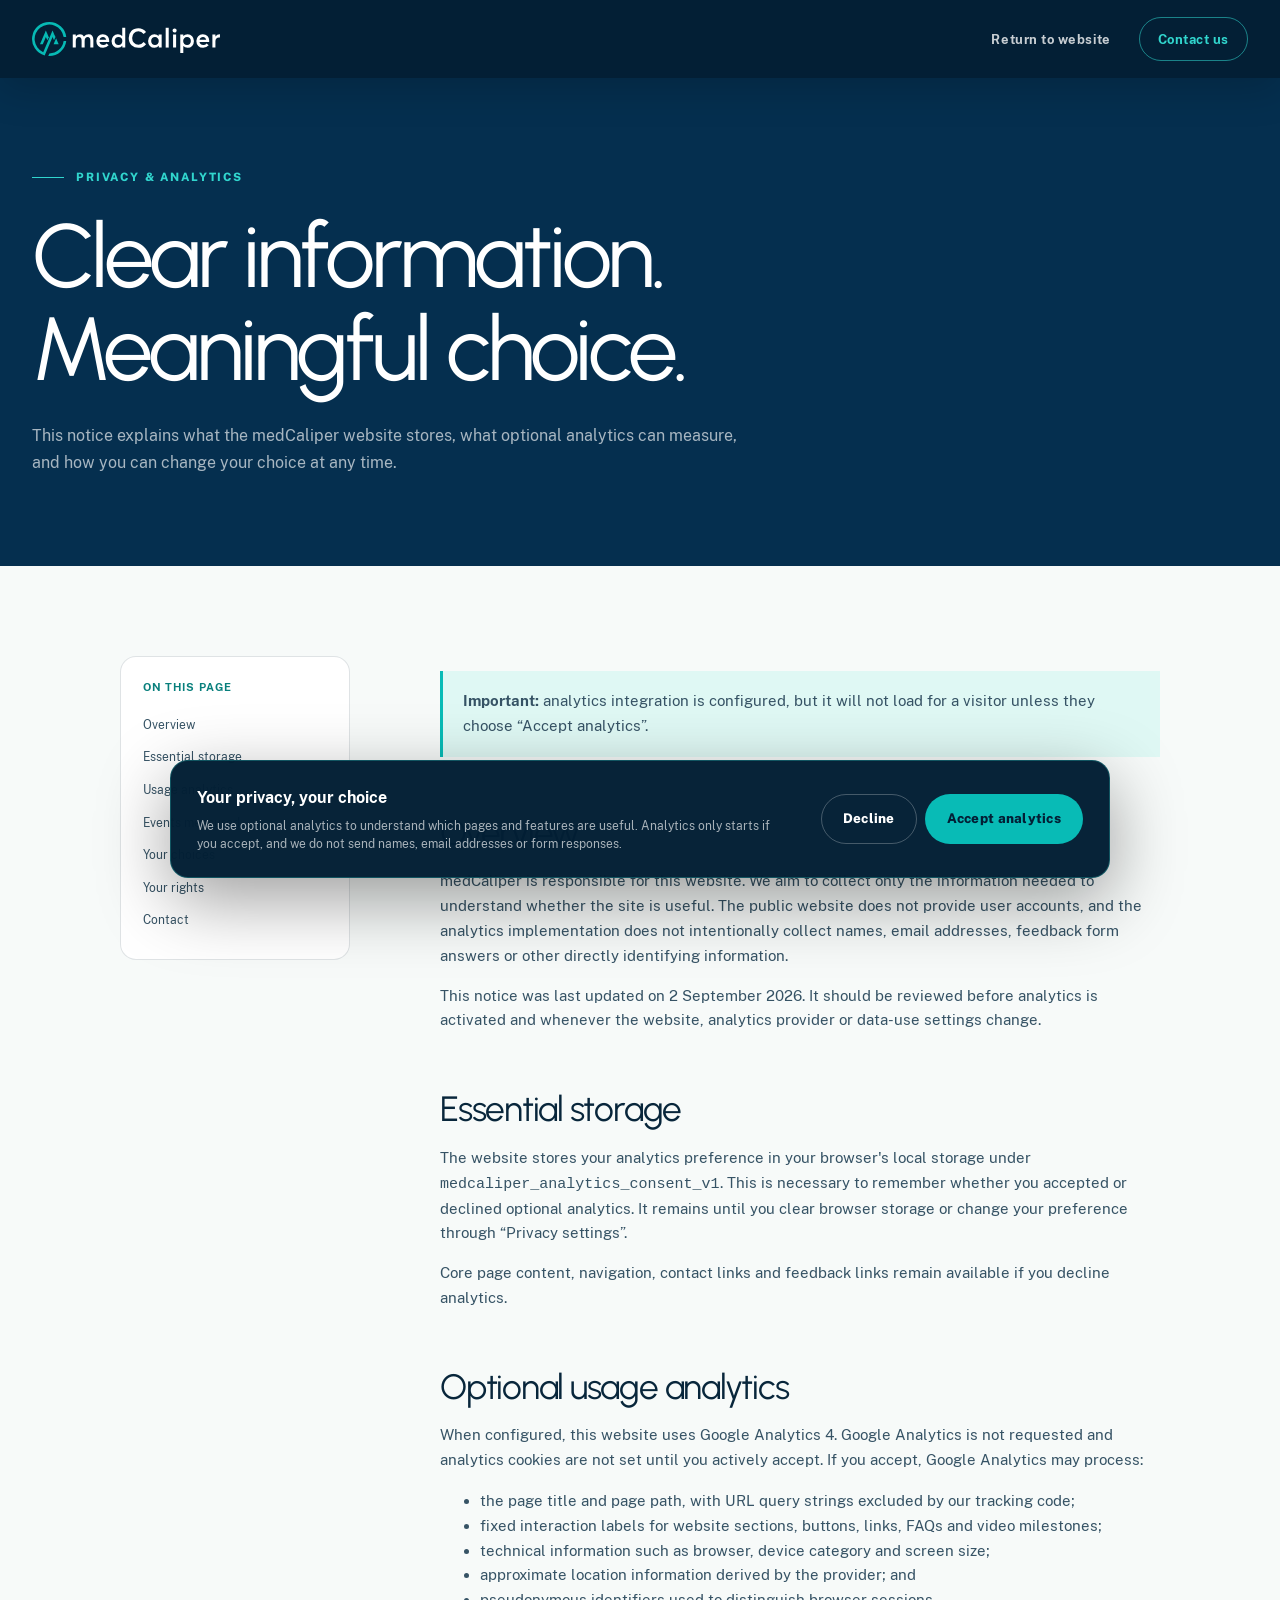
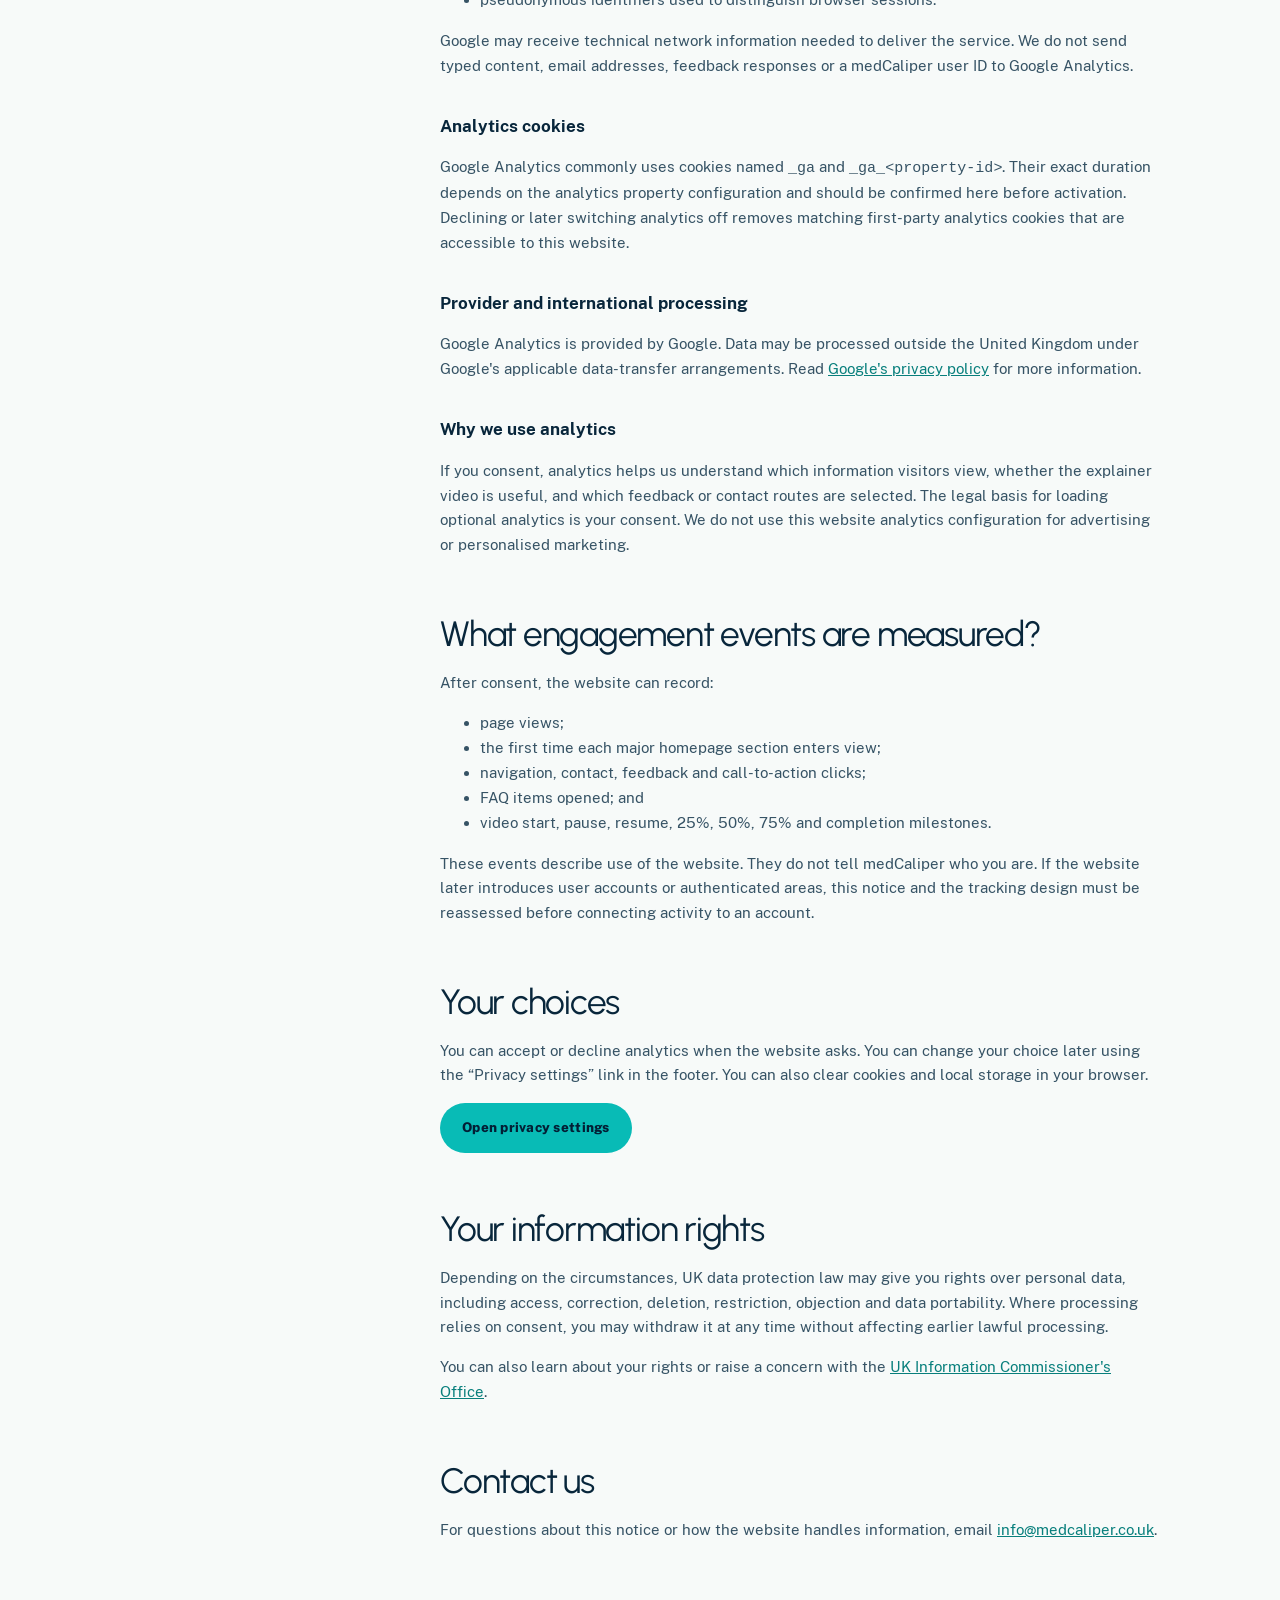
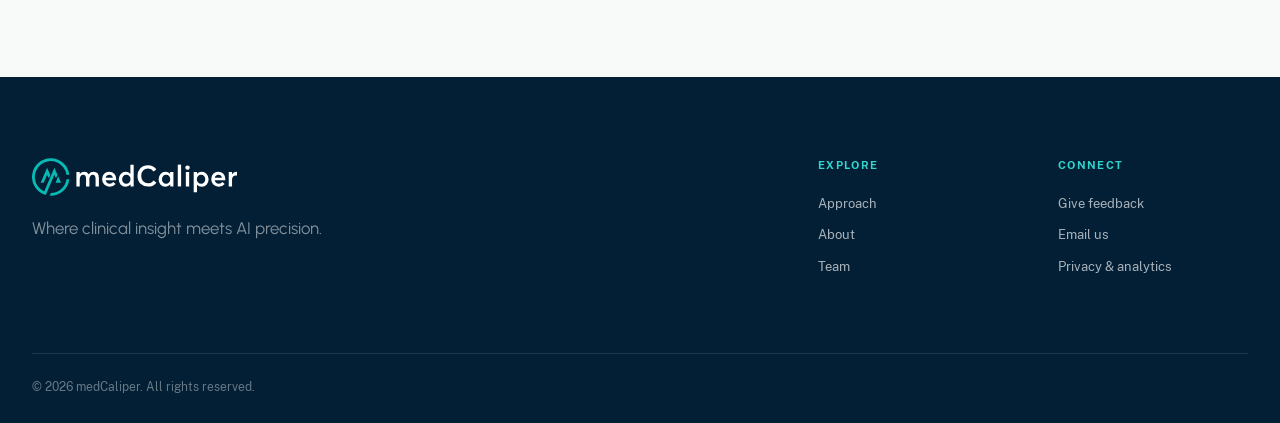
==== commit f99080e2: "Connect GA4 measurement property" ====
--- a/privacy.html
+++ b/privacy.html
@@ -50,7 +50,7 @@
       </aside>
 
       <article class="privacy-copy">
-        <p class="notice"><strong>Important:</strong> the analytics integration will remain inactive until a valid analytics property identifier is configured. Even after configuration, it will not load for a visitor unless they choose “Accept analytics”.</p>
+        <p class="notice"><strong>Important:</strong> analytics integration is configured, but it will not load for a visitor unless they choose “Accept analytics”.</p>
 
         <h2 id="overview">Overview</h2>
         <p>medCaliper is responsible for this website. We aim to collect only the information needed to understand whether the site is useful. The public website does not provide user accounts, and the analytics implementation does not intentionally collect names, email addresses, feedback form answers or other directly identifying information.</p>
